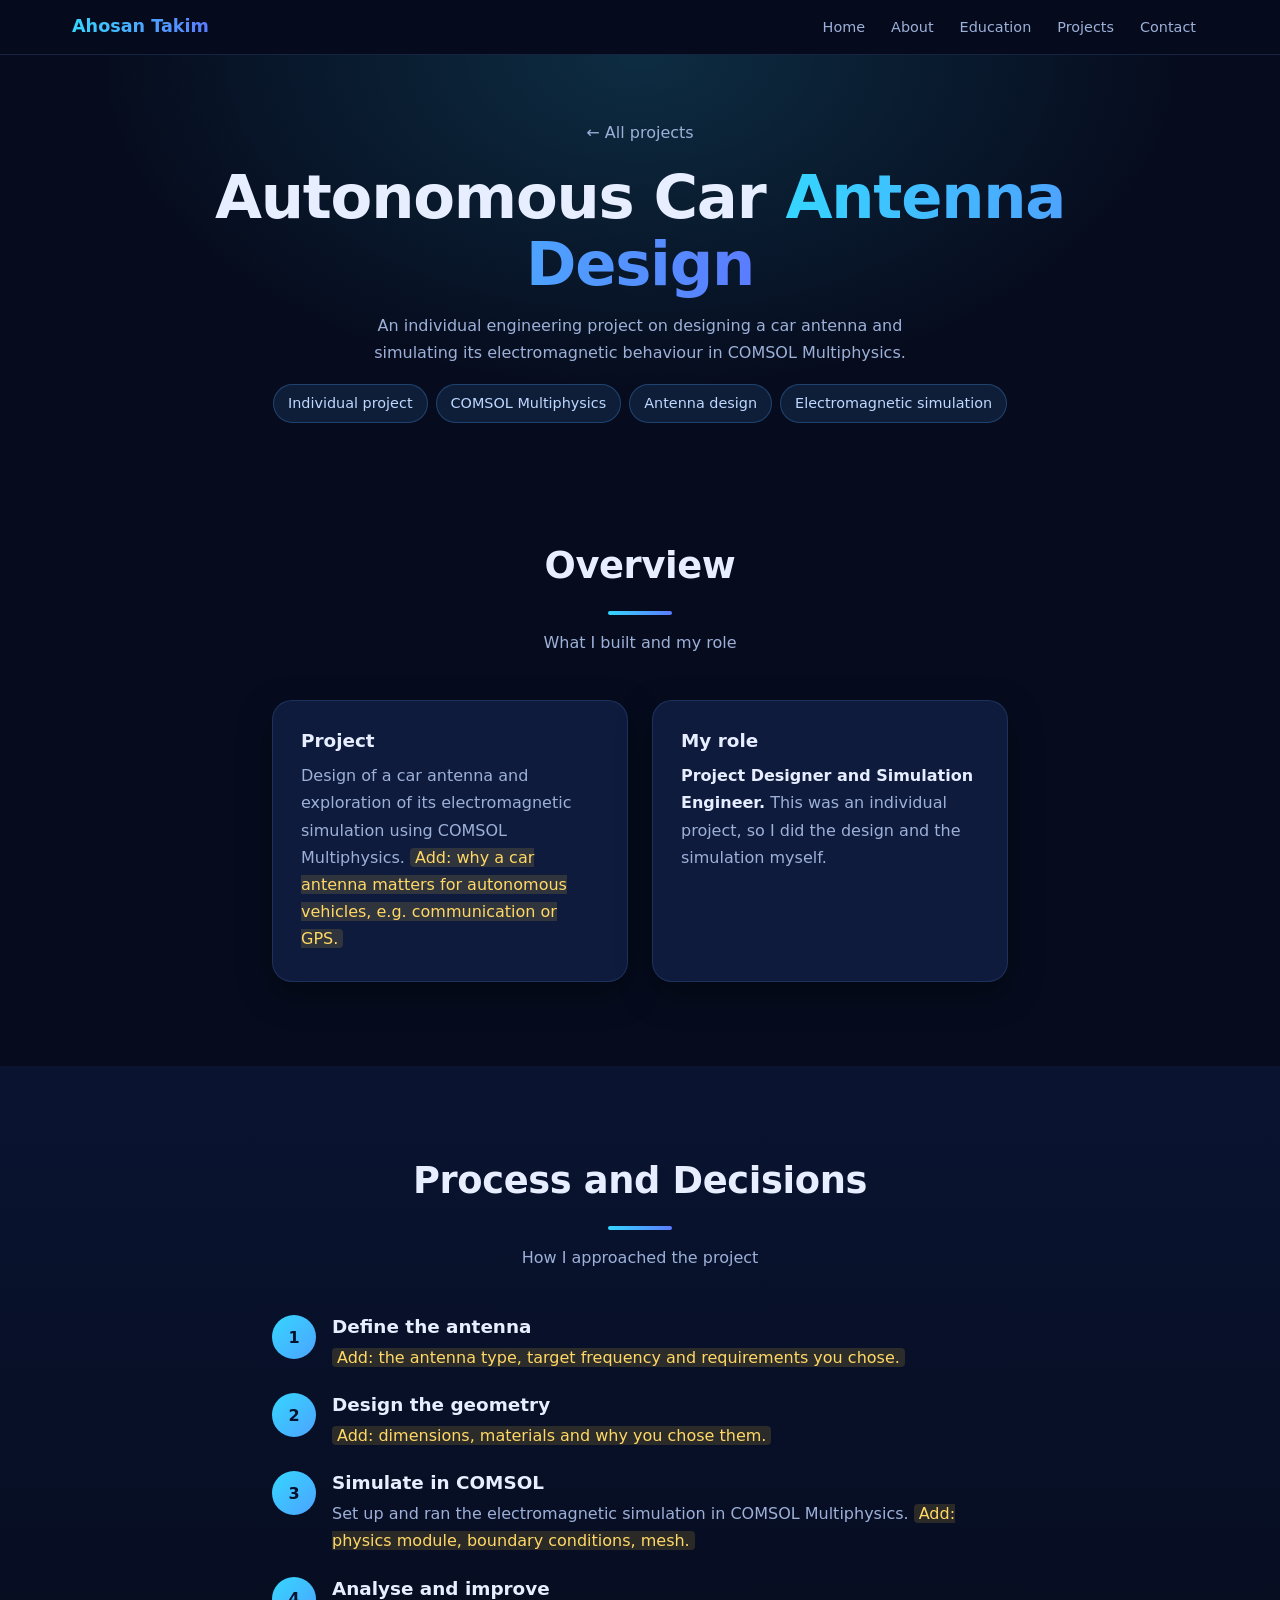
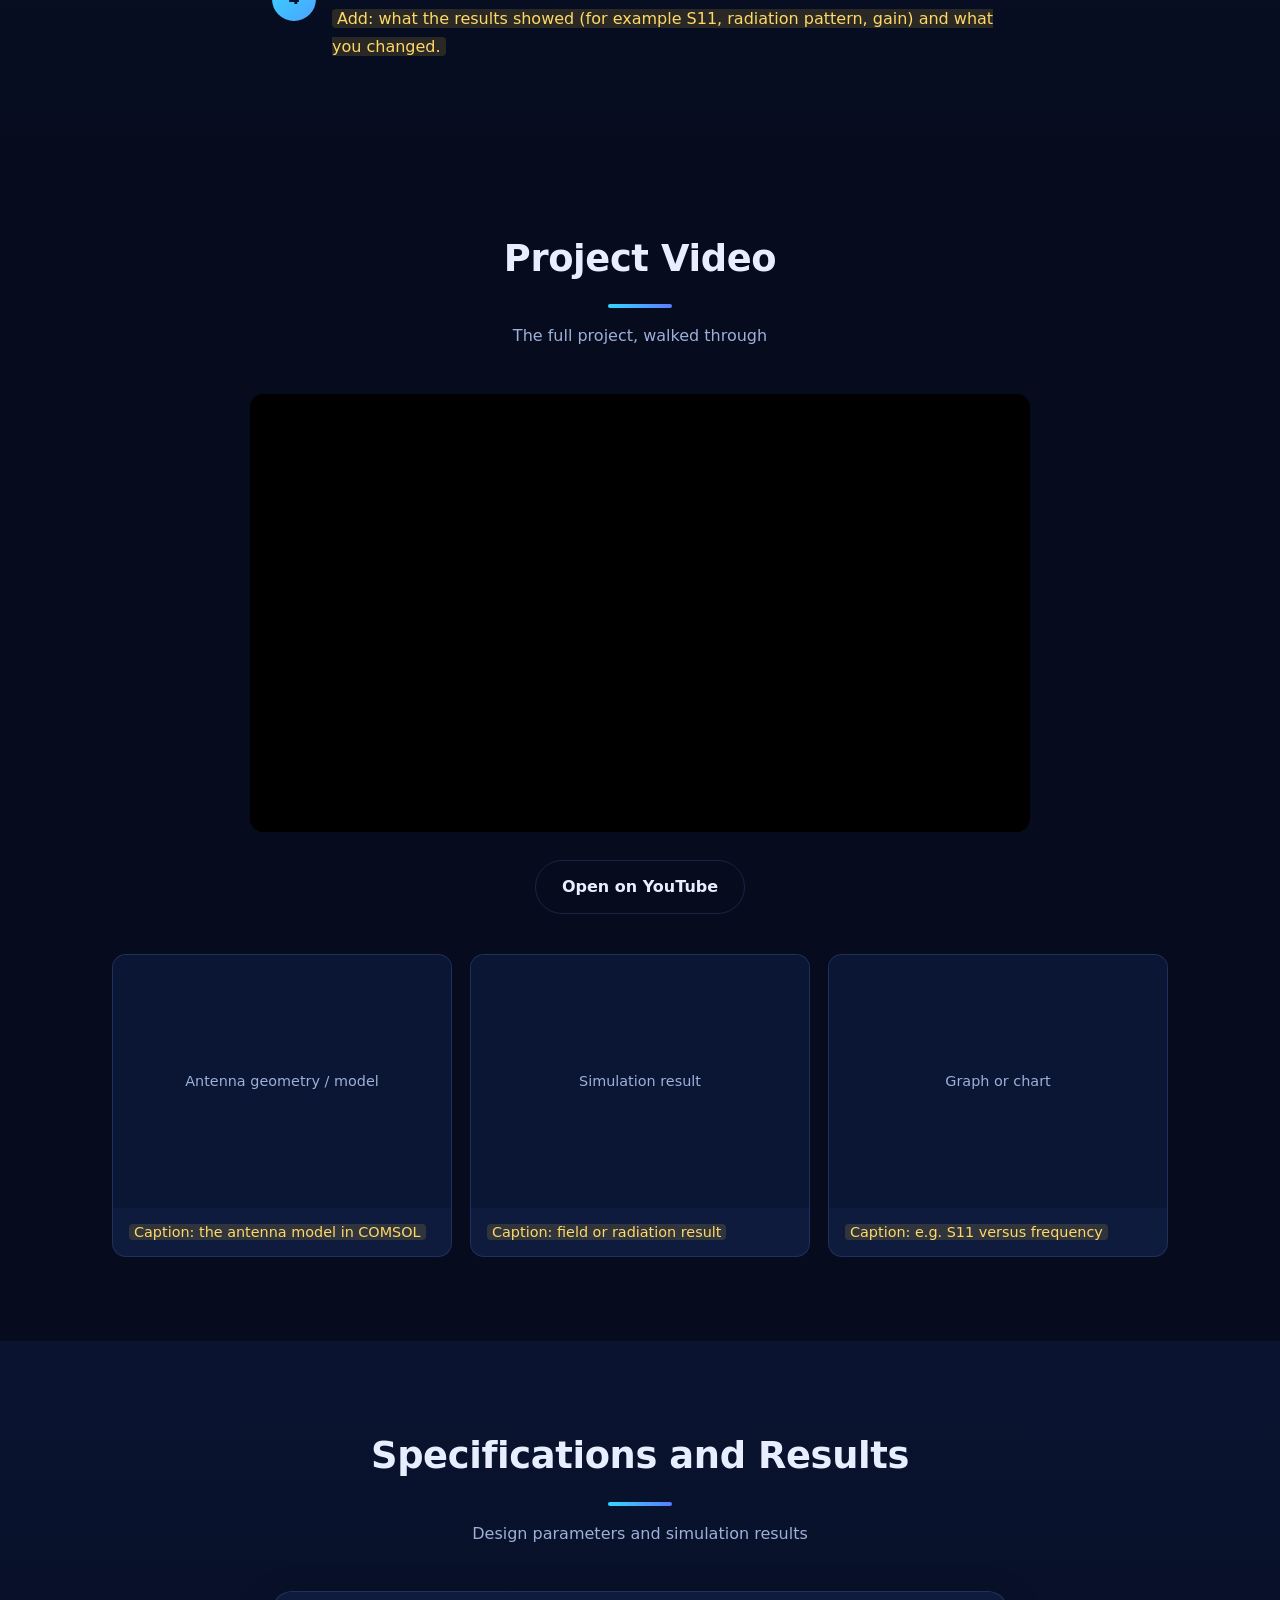
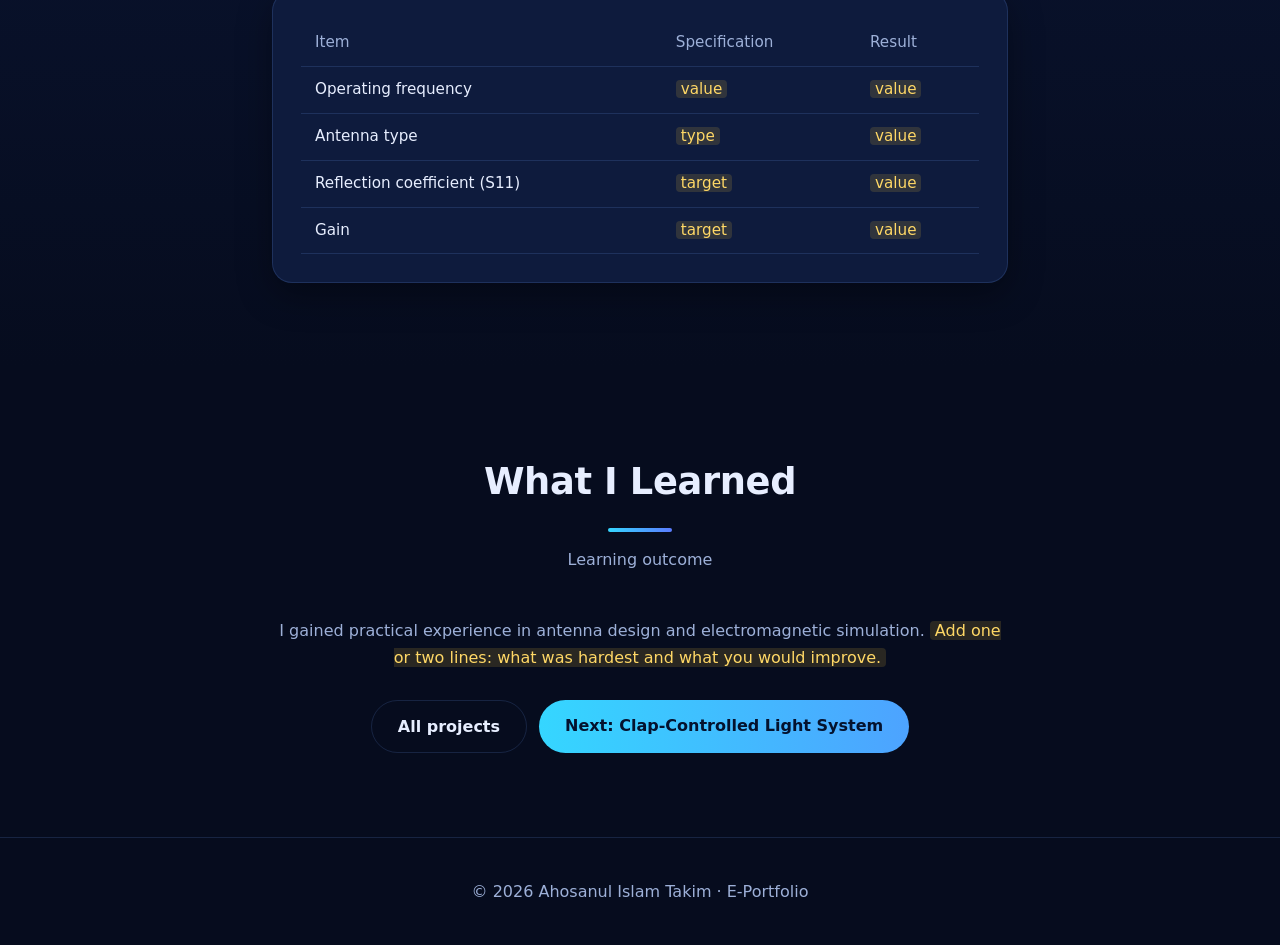
==== project-car-antenna.html @ e2f2d5e7 "Redesign e-portfolio: dark blue theme, project pages, intro video, certificates Co-Authored-By: Clau" ====
<!DOCTYPE html>
<html lang="en">
<head>
  <meta charset="UTF-8">
  <meta name="viewport" content="width=device-width, initial-scale=1">
  <title>Autonomous Car Antenna Design | Ahosanul Islam Takim</title>
  <link rel="stylesheet" href="style.css">
</head>
<body>

<header>
  <nav aria-label="Main">
    <a class="logo grad" href="index.html">Ahosan Takim</a>
    <ul>
      <li><a href="index.html#home">Home</a></li>
      <li><a href="index.html#about">About</a></li>
      <li><a href="index.html#education">Education</a></li>
      <li><a href="index.html#projects">Projects</a></li>
      <li><a href="index.html#contact">Contact</a></li>
    </ul>
  </nav>
</header>

<main>

<div class="page-head">
  <div class="wrap">
    <a class="back" href="index.html#projects">← All projects</a>
    <h1>Autonomous Car <span class="grad">Antenna Design</span></h1>
    <p>An individual engineering project on designing a car antenna and simulating its electromagnetic behaviour in COMSOL Multiphysics.</p>
    <div class="chips" style="justify-content:center;margin-top:18px"><span class="chip">Individual project</span><span class="chip">COMSOL Multiphysics</span><span class="chip">Antenna design</span><span class="chip">Electromagnetic simulation</span></div>
  </div>
</div>

<section>
  <div class="wrap narrow">
    <h2>Overview</h2>
    <p class="sub">What I built and my role</p>
    <div class="grid">
      <div class="card"><h3>Project</h3><p class="muted" style="margin-top:8px">Design of a car antenna and exploration of its electromagnetic simulation using COMSOL Multiphysics. <span class="todo">Add: why a car antenna matters for autonomous vehicles, e.g. communication or GPS.</span></p></div>
      <div class="card"><h3>My role</h3><p class="muted" style="margin-top:8px"><strong style="color:var(--text)">Project Designer and Simulation Engineer.</strong> This was an individual project, so I did the design and the simulation myself.</p></div>
    </div>
  </div>
</section>

<section class="alt">
  <div class="wrap narrow">
    <h2>Process and Decisions</h2>
    <p class="sub">How I approached the project</p>
    <div class="steps">
      <div class="step"><div class="n">1</div><div><h3>Define the antenna</h3><p><span class="todo">Add: the antenna type, target frequency and requirements you chose.</span></p></div></div>
      <div class="step"><div class="n">2</div><div><h3>Design the geometry</h3><p><span class="todo">Add: dimensions, materials and why you chose them.</span></p></div></div>
      <div class="step"><div class="n">3</div><div><h3>Simulate in COMSOL</h3><p>Set up and ran the electromagnetic simulation in COMSOL Multiphysics. <span class="todo">Add: physics module, boundary conditions, mesh.</span></p></div></div>
      <div class="step"><div class="n">4</div><div><h3>Analyse and improve</h3><p><span class="todo">Add: what the results showed (for example S11, radiation pattern, gain) and what you changed.</span></p></div></div>
    </div>
  </div>
</section>

<section>
  <div class="wrap">
    <h2>Project Video</h2>
    <p class="sub">The full project, walked through</p>
    <div class="narrow">
      <div class="video-frame">
        <iframe src="https://www.youtube.com/embed/P88P6YJMUt0" title="Autonomous car antenna design using COMSOL" allowfullscreen loading="lazy"></iframe>
      </div>
      <div class="btn-row center"><a class="btn ghost" href="https://youtu.be/P88P6YJMUt0" target="_blank" rel="noopener">Open on YouTube</a></div>
    </div>
    <div class="gallery" style="margin-top:40px">
      <figure class="figure"><div class="ph">Antenna geometry / model<img class="real" src="assets/images/antenna-1.jpg" alt="" onerror="this.remove()"></div><figcaption><span class="todo">Caption: the antenna model in COMSOL</span></figcaption></figure>
      <figure class="figure"><div class="ph">Simulation result<img class="real" src="assets/images/antenna-2.jpg" alt="" onerror="this.remove()"></div><figcaption><span class="todo">Caption: field or radiation result</span></figcaption></figure>
      <figure class="figure"><div class="ph">Graph or chart<img class="real" src="assets/images/antenna-3.jpg" alt="" onerror="this.remove()"></div><figcaption><span class="todo">Caption: e.g. S11 versus frequency</span></figcaption></figure>
    </div>
  </div>
</section>

<section class="alt">
  <div class="wrap narrow">
    <h2>Specifications and Results</h2>
    <p class="sub">Design parameters and simulation results</p>
    <div class="card table-wrap">
      <table>
        <thead><tr><th>Item</th><th>Specification</th><th>Result</th></tr></thead>
        <tbody>
          <tr><td>Operating frequency</td><td><span class="todo">value</span></td><td><span class="todo">value</span></td></tr>
          <tr><td>Antenna type</td><td><span class="todo">type</span></td><td><span class="todo">value</span></td></tr>
          <tr><td>Reflection coefficient (S11)</td><td><span class="todo">target</span></td><td><span class="todo">value</span></td></tr>
          <tr><td>Gain</td><td><span class="todo">target</span></td><td><span class="todo">value</span></td></tr>
        </tbody>
      </table>
    </div>
  </div>
</section>

<section>
  <div class="wrap narrow">
    <h2>What I Learned</h2>
    <p class="sub">Learning outcome</p>
    <p class="muted" style="text-align:center">I gained practical experience in antenna design and electromagnetic simulation. <span class="todo">Add one or two lines: what was hardest and what you would improve.</span></p>
    <div class="btn-row center">
      <a class="btn ghost" href="index.html#projects">All projects</a>
      <a class="btn" href="project-clap-light.html">Next: Clap-Controlled Light System</a>
    </div>
  </div>
</section>

</main>

<footer>© 2026 Ahosanul Islam Takim · E-Portfolio</footer>

</body>
</html>
---- style.css ----
:root {
  --bg: #060C1E;
  --bg2: #0A1431;
  --card: #0E1B3D;
  --card2: #122350;
  --line: rgba(110,160,255,.16);
  --text: #E7EEFF;
  --muted: #9DB0D8;
  --accent: #4DA3FF;
  --accent2: #5B7CFF;
  --cyan: #35D6FF;
  --radius: 20px;
}
* { box-sizing: border-box; margin: 0; padding: 0; }
html { scroll-behavior: smooth; scroll-padding-top: 76px; }
body { font-family: system-ui, -apple-system, "Segoe UI", Roboto, sans-serif; background: var(--bg); color: var(--text); line-height: 1.7; }
a { color: var(--accent); }
img { max-width: 100%; display: block; }
:focus-visible { outline: 3px solid var(--cyan); outline-offset: 3px; border-radius: 6px; }

.wrap { max-width: 1100px; margin: 0 auto; padding: 0 22px; }
.narrow { max-width: 780px; margin: 0 auto; }
section { padding: 84px 0; position: relative; }
section.alt { background: linear-gradient(180deg, var(--bg2), var(--bg)); }
h1 { font-size: clamp(2.3rem, 6vw, 3.8rem); line-height: 1.1; letter-spacing: -.02em; }
h2 { font-size: clamp(1.7rem, 3.5vw, 2.3rem); text-align: center; letter-spacing: -.01em; }
h2::after { content: ""; display: block; width: 64px; height: 4px; margin: 14px auto 0; border-radius: 4px; background: linear-gradient(90deg, var(--cyan), var(--accent2)); }
h3 { font-size: 1.15rem; line-height: 1.35; }
.sub { text-align: center; color: var(--muted); margin: 14px auto 44px; max-width: 56ch; }
.grad { background: linear-gradient(90deg, var(--cyan), var(--accent) 55%, var(--accent2)); -webkit-background-clip: text; background-clip: text; color: transparent; }
.muted { color: var(--muted); }
.todo { background: rgba(255,201,60,.14); color: #ffd866; border-radius: 4px; padding: 0 5px; }

/* Header */
header { position: sticky; top: 0; z-index: 20; background: rgba(6,12,30,.86); backdrop-filter: blur(12px); border-bottom: 1px solid var(--line); }
nav { max-width: 1180px; margin: 0 auto; padding: 12px 22px; display: flex; justify-content: space-between; align-items: center; gap: 12px; flex-wrap: wrap; }
.logo { font-weight: 800; font-size: 1.1rem; text-decoration: none; }
nav ul { display: flex; gap: 2px; list-style: none; flex-wrap: wrap; }
nav ul a { color: var(--muted); text-decoration: none; font-size: .9rem; padding: 6px 12px; border-radius: 999px; transition: color .2s, background .2s; }
nav ul a:hover { color: var(--text); background: rgba(77,163,255,.12); }

/* Buttons */
.btn { display: inline-block; padding: 12px 26px; border-radius: 999px; font-weight: 600; text-decoration: none; color: #04122e; background: linear-gradient(90deg, var(--cyan), var(--accent)); transition: transform .2s, box-shadow .2s; }
.btn:hover { transform: translateY(-3px); box-shadow: 0 10px 28px rgba(53,214,255,.3); }
.btn.ghost { background: transparent; color: var(--text); border: 1px solid var(--line); }
.btn.ghost:hover { border-color: var(--accent); box-shadow: none; }
.btn-row { display: flex; gap: 12px; flex-wrap: wrap; margin-top: 28px; }
.center { justify-content: center; }

/* Home: photo first, then name */
.hero { padding: 72px 0 64px; text-align: center; background: radial-gradient(ellipse at 50% -10%, rgba(53,214,255,.18), transparent 55%), radial-gradient(ellipse at 85% 30%, rgba(91,124,255,.16), transparent 50%); }
.avatar { width: 260px; height: 260px; border-radius: 50%; margin: 0 auto 30px; position: relative; overflow: hidden; display: grid; place-items: center; font-size: 4.4rem; font-weight: 800; background: linear-gradient(135deg, var(--cyan), var(--accent2)); color: #04122e; border: 4px solid rgba(53,214,255,.5); box-shadow: 0 0 0 12px rgba(77,163,255,.1), 0 0 80px rgba(53,214,255,.25); }
.avatar img { position: absolute; inset: 0; width: 100%; height: 100%; object-fit: cover; }
.hero .role { margin-top: 16px; font-size: 1.25rem; color: var(--muted); }
.hero .place { margin-top: 4px; color: var(--muted); font-size: 1rem; }

/* About */
.about-text p { font-size: 1.1rem; }
.about-text p + p { margin-top: 1em; color: var(--muted); }
.facts { display: grid; grid-template-columns: repeat(auto-fit, minmax(190px, 1fr)); gap: 16px; margin-top: 40px; }
.fact { background: var(--card); border: 1px solid var(--line); border-radius: 16px; padding: 20px; text-align: center; }
.fact strong { display: block; font-size: 1.8rem; line-height: 1.2; }
.fact span { color: var(--muted); font-size: .9rem; }

/* Cards */
.card { background: var(--card); border: 1px solid var(--line); border-radius: var(--radius); padding: 28px; box-shadow: 0 12px 34px rgba(0,0,0,.35); }
.grid { display: grid; grid-template-columns: repeat(auto-fit, minmax(300px, 1fr)); gap: 24px; }

/* Intro video */
.intro-card { display: grid; grid-template-columns: 1fr 320px; gap: 44px; align-items: center; background: var(--card); border: 1px solid var(--line); border-radius: 26px; padding: 42px; box-shadow: 0 18px 54px rgba(0,0,0,.45); position: relative; overflow: hidden; }
.intro-card::before { content: ""; position: absolute; width: 400px; height: 400px; right: -130px; top: -130px; background: radial-gradient(circle, rgba(53,214,255,.2), transparent 65%); pointer-events: none; }
.intro-card h3 { font-size: clamp(1.6rem, 3.4vw, 2.2rem); }
.intro-card p { margin-top: 14px; color: var(--muted); max-width: 42ch; }
.badge { display: inline-block; margin-top: 22px; padding: 6px 16px; border-radius: 999px; font-size: .9rem; background: rgba(53,214,255,.12); color: var(--cyan); border: 1px solid rgba(53,214,255,.3); }
.phone { position: relative; width: 100%; max-width: 320px; justify-self: center; aspect-ratio: 9 / 16; border-radius: 26px; overflow: hidden; background: #000; border: 1px solid rgba(255,255,255,.14); box-shadow: 0 0 0 6px rgba(77,163,255,.14), 0 20px 50px rgba(0,0,0,.6); }
.phone video { width: 100%; height: 100%; display: block; object-fit: cover; }

/* Logo box (falls back to initials when the image is missing) */
.logo-box { flex: none; width: 68px; height: 68px; border-radius: 16px; background: var(--card2); border: 1px solid var(--line); display: grid; place-items: center; font-weight: 800; font-size: 1rem; color: var(--accent); position: relative; overflow: hidden; text-align: center; line-height: 1.1; }
.logo-box img { position: absolute; inset: 0; width: 100%; height: 100%; object-fit: contain; padding: 8px; background: #fff; }
.logo-box.big { width: 120px; height: 120px; font-size: 1.4rem; border-radius: 22px; }

/* Education / experience rows */
.rows { display: grid; gap: 20px; }
.row { display: flex; gap: 22px; align-items: center; background: var(--card); border: 1px solid var(--line); border-radius: var(--radius); padding: 22px 26px; }
.row .when { color: var(--cyan); font-size: .9rem; font-weight: 600; }
.row h3 { margin-top: 2px; }
.row p { color: var(--muted); }
.row .gpa { margin-top: 6px; display: inline-block; font-size: .85rem; padding: 3px 12px; border-radius: 999px; background: rgba(77,163,255,.12); border: 1px solid rgba(77,163,255,.3); color: var(--accent); }
.row ul { margin-top: 8px; padding-left: 18px; color: var(--muted); }
.row ul li + li { margin-top: 4px; }

/* Skills */
.skill-group h3 { margin-bottom: 16px; }
.chips { display: flex; flex-wrap: wrap; gap: 8px; }
.chip { font-size: .9rem; padding: 6px 14px; border-radius: 999px; background: rgba(77,163,255,.12); color: #BFD8FF; border: 1px solid rgba(77,163,255,.28); }

/* Brands */
.brands { display: grid; grid-template-columns: repeat(auto-fit, minmax(280px, 1fr)); gap: 24px; }
.brand { background: var(--card); border: 1px solid var(--line); border-radius: var(--radius); padding: 30px; text-align: center; display: flex; flex-direction: column; align-items: center; gap: 14px; transition: transform .25s, border-color .25s; }
.brand:hover { transform: translateY(-5px); border-color: var(--accent); }
.brand p { color: var(--muted); font-size: .95rem; }

/* Projects */
.project-card { background: var(--card); border: 1px solid var(--line); border-radius: var(--radius); overflow: hidden; text-decoration: none; color: var(--text); display: flex; flex-direction: column; transition: transform .25s, border-color .25s, box-shadow .25s; }
.project-card:hover { transform: translateY(-6px); border-color: var(--accent); box-shadow: 0 16px 40px rgba(53,214,255,.18); }
.thumb { aspect-ratio: 16 / 9; background: linear-gradient(135deg, #10285a, #1b2f78); display: grid; place-items: center; color: var(--muted); font-size: .95rem; position: relative; overflow: hidden; }
.thumb img { position: absolute; inset: 0; width: 100%; height: 100%; object-fit: cover; }
.project-card .info { padding: 20px 24px 26px; }
.project-card p { color: var(--muted); font-size: .95rem; margin-top: 6px; }
.project-card .chips { margin-top: 14px; }
.more { border: 1.5px dashed var(--line); background: transparent; justify-content: center; align-items: center; text-align: center; padding: 34px; color: var(--muted); }

/* Video frames: every video is 16:9 */
.video-frame { position: relative; width: 100%; aspect-ratio: 16 / 9; background: #000; border-radius: 14px; overflow: hidden; }
.video-frame iframe, .video-frame video { position: absolute; inset: 0; width: 100%; height: 100%; border: 0; object-fit: contain; background: #000; }

/* Certifications / activities */
.mini { display: grid; grid-template-columns: repeat(auto-fit, minmax(280px, 1fr)); gap: 20px; }
.mini .card { padding: 22px 24px; }
.mini .card .when { color: var(--cyan); font-size: .88rem; font-weight: 600; }
.mini .card p { color: var(--muted); font-size: .95rem; margin-top: 4px; }
.split { display: grid; grid-template-columns: 1fr 1fr; gap: 40px; align-items: start; }
.split h2 { text-align: left; margin-bottom: 28px; }
.split h2::after { margin-left: 0; }
.lang { display: flex; justify-content: space-between; padding: 14px 0; border-bottom: 1px solid var(--line); }

/* Contact */
.contact-grid { display: grid; grid-template-columns: repeat(auto-fit, minmax(240px, 1fr)); gap: 20px; }
.contact-grid .card { padding: 24px; }
.contact-grid h3 { color: var(--muted); font-weight: 500; font-size: .9rem; }
.contact-grid p { margin-top: 6px; font-size: 1.05rem; word-break: break-word; }

/* Project page */
.page-head { padding: 64px 0 28px; text-align: center; background: radial-gradient(ellipse at 50% 0%, rgba(53,214,255,.16), transparent 60%); }
.page-head p { color: var(--muted); max-width: 60ch; margin: 14px auto 0; }
.back { display: inline-block; margin-bottom: 18px; color: var(--muted); text-decoration: none; }
.back:hover { color: var(--text); }
.steps { display: grid; gap: 22px; }
.step { display: grid; grid-template-columns: 44px 1fr; gap: 16px; }
.step .n { width: 44px; height: 44px; border-radius: 50%; display: grid; place-items: center; font-weight: 700; color: #04122e; background: linear-gradient(135deg, var(--cyan), var(--accent)); }
.step p { color: var(--muted); margin-top: 4px; }
.gallery { display: grid; grid-template-columns: repeat(auto-fit, minmax(260px, 1fr)); gap: 18px; }
.figure { background: var(--card); border: 1px solid var(--line); border-radius: 14px; overflow: hidden; }
.figure .ph { aspect-ratio: 4 / 3; background: #0A1634; display: grid; place-items: center; color: var(--muted); font-size: .9rem; text-align: center; padding: 14px; position: relative; }
.figure img.real { position: absolute; inset: 0; width: 100%; height: 100%; object-fit: cover; }
.figure figcaption { padding: 12px 16px; font-size: .9rem; color: var(--muted); }
table { width: 100%; border-collapse: collapse; font-size: .95rem; }
th, td { text-align: left; padding: 10px 14px; border-bottom: 1px solid var(--line); }
th { color: var(--muted); font-weight: 500; }
.table-wrap { overflow-x: auto; }

footer { text-align: center; padding: 40px 20px; color: var(--muted); border-top: 1px solid var(--line); }

@media (max-width: 800px) {
  section { padding: 56px 0; }
  .hero { padding: 48px 0 44px; }
  .avatar { width: 210px; height: 210px; font-size: 3.4rem; }
  .intro-card { grid-template-columns: 1fr; padding: 28px 18px; text-align: center; }
  .intro-card p { margin-left: auto; margin-right: auto; }
  .row { flex-direction: column; align-items: flex-start; }
  .split { grid-template-columns: 1fr; gap: 56px; }
  .split h2 { text-align: center; }
  .split h2::after { margin-left: auto; }
  nav ul a { padding: 5px 9px; font-size: .85rem; }
}
@media (prefers-reduced-motion: reduce) { html { scroll-behavior: auto; } * { transition: none !important; } }
.projects-grid { grid-template-columns: repeat(auto-fill, minmax(320px, 1fr)); }

/* Certificates */
.certs { display: grid; grid-template-columns: repeat(auto-fill, minmax(300px, 1fr)); gap: 24px; }
.cert { background: var(--card); border: 1px solid var(--line); border-radius: var(--radius); overflow: hidden; text-decoration: none; color: var(--text); transition: transform .25s, border-color .25s; display: flex; flex-direction: column; }
.cert:hover { transform: translateY(-5px); border-color: var(--accent); }
.cert img { width: 100%; aspect-ratio: 4 / 3; object-fit: cover; object-position: top; background: #fff; }
.cert div { padding: 16px 20px 20px; }
.cert p { color: var(--muted); font-size: .92rem; margin-top: 4px; }
@media (max-width: 800px) { .narrow[style*="grid-template-columns"] { grid-template-columns: 1fr !important; text-align: center; } }
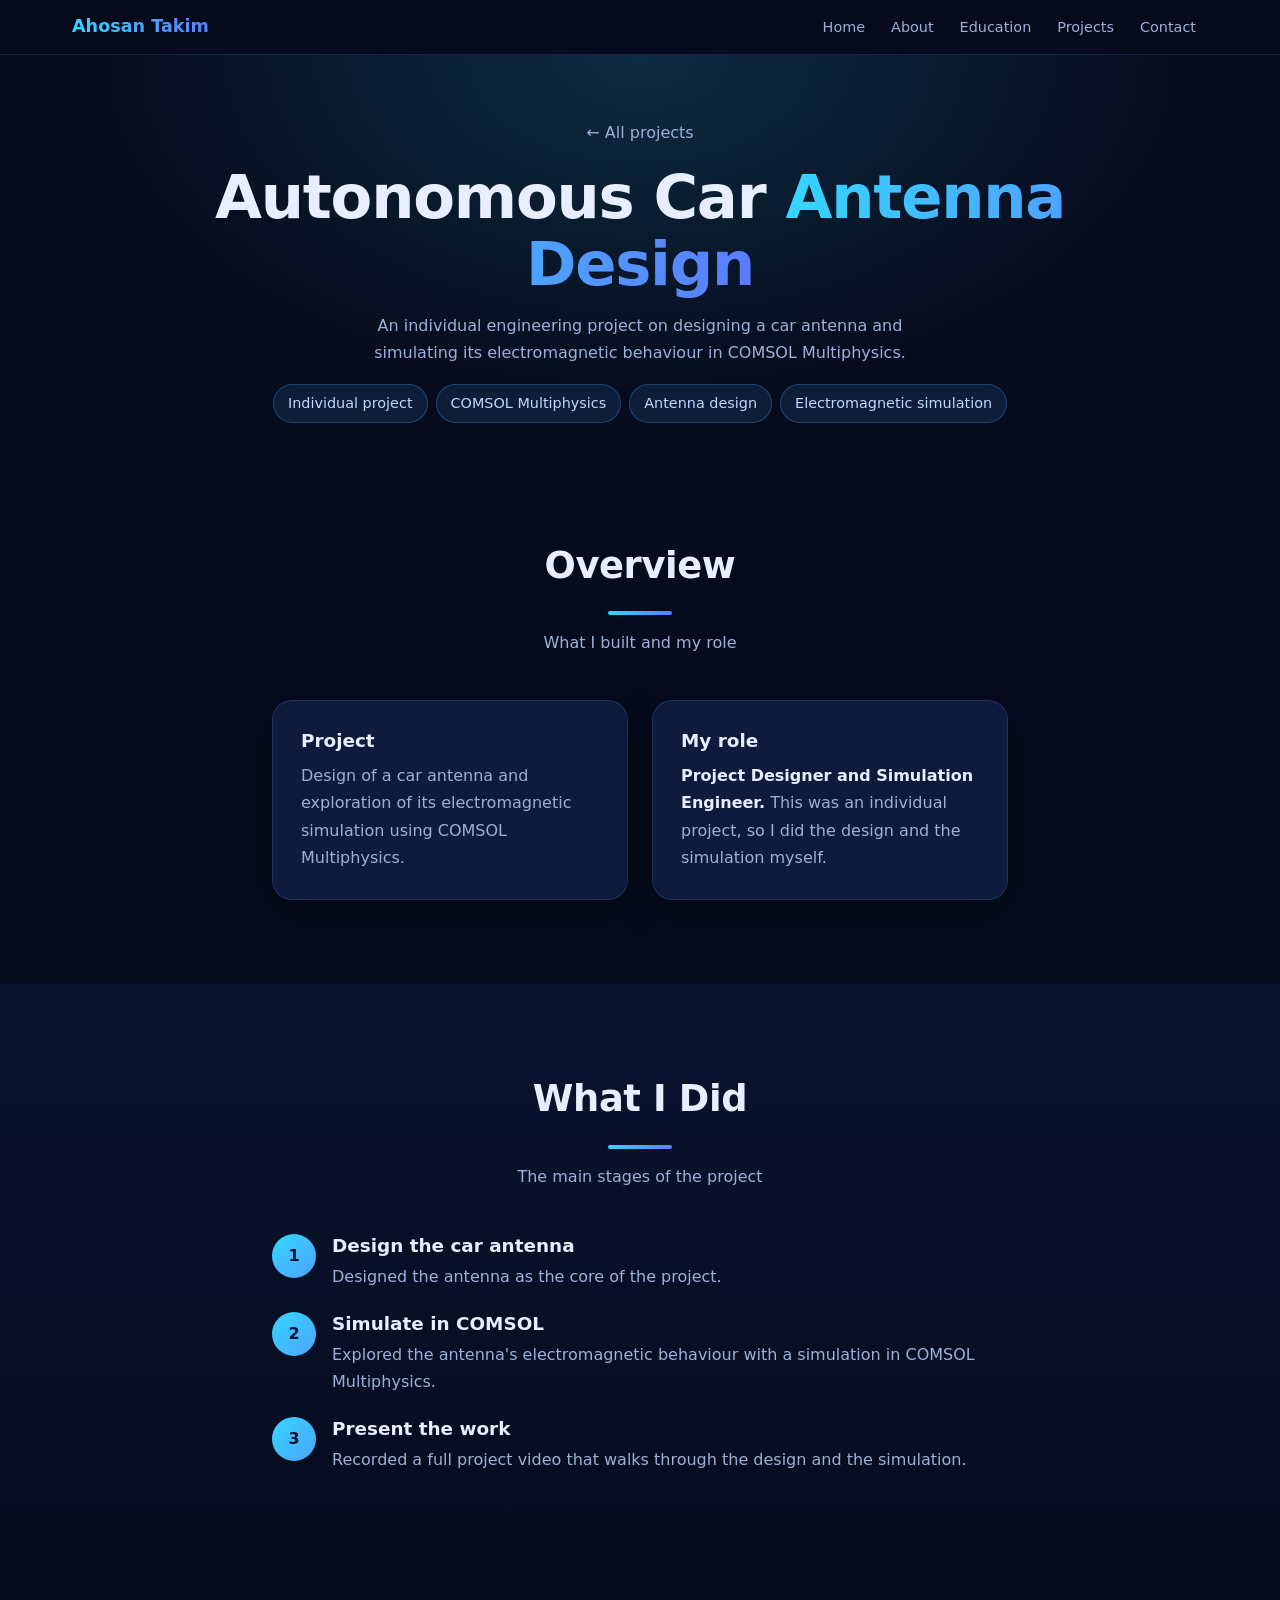
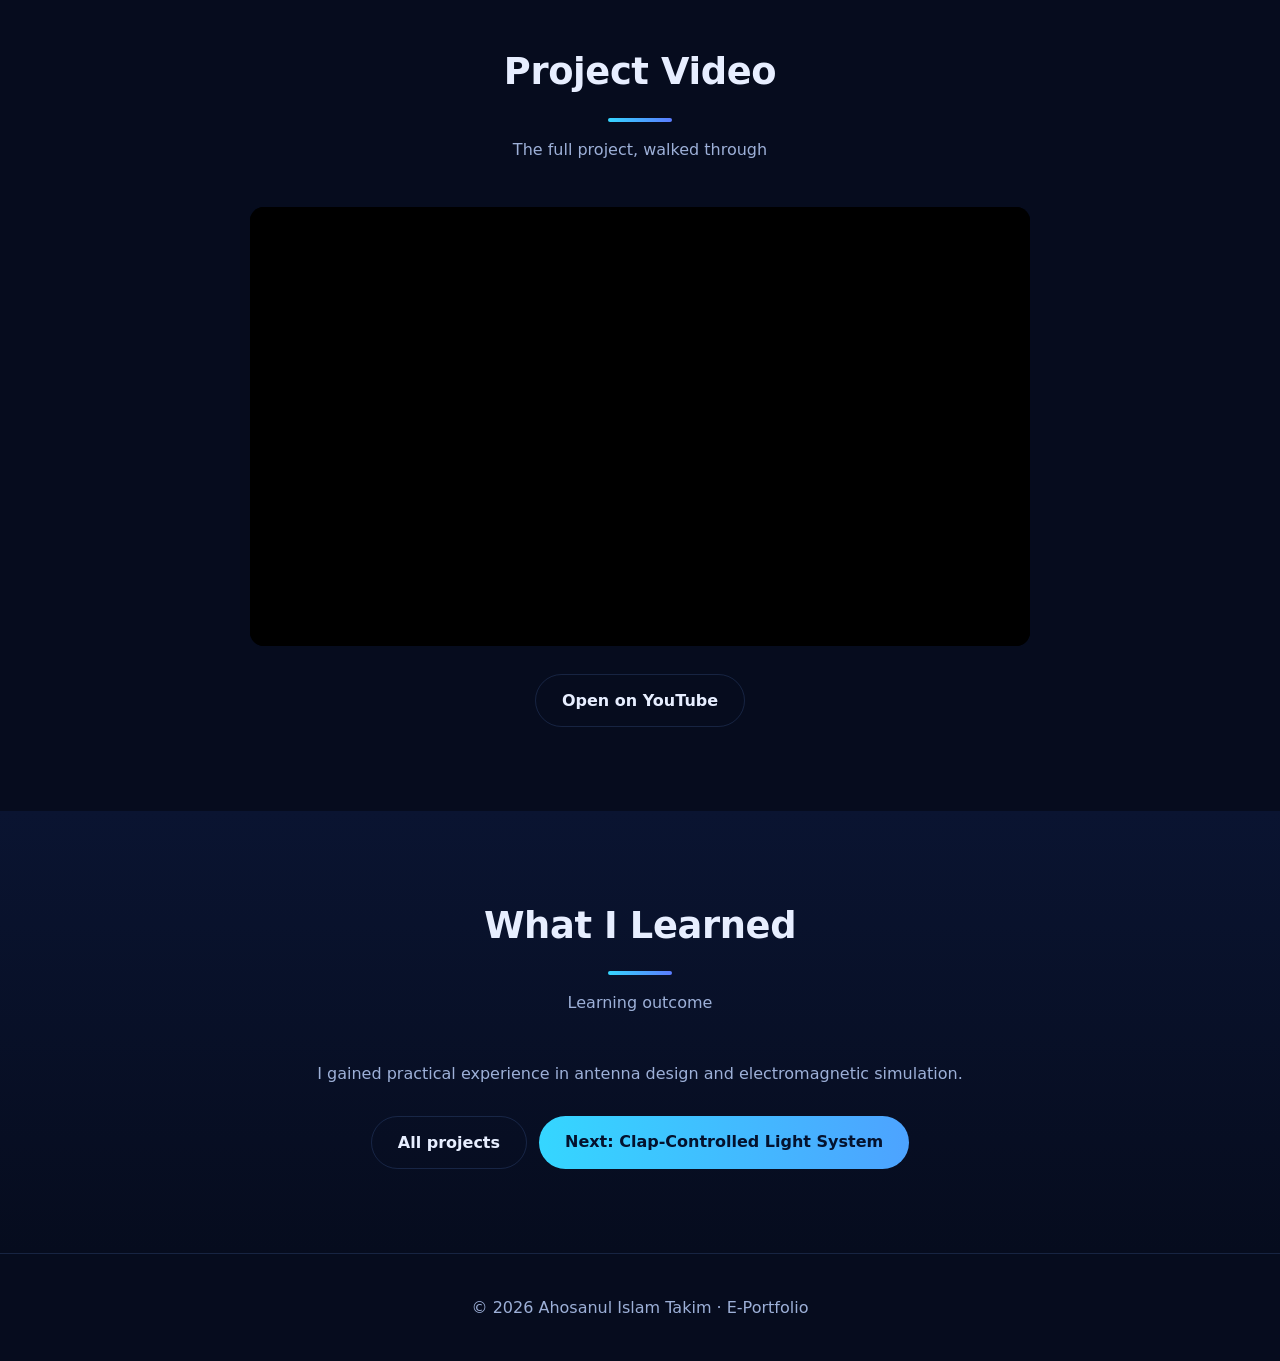
==== commit bd72005c: "Remove placeholder text from project pages Co-Authored-By: Claude Sonnet 5.5 <noreply@anthropic.com>" ====
--- a/project-car-antenna.html
+++ b/project-car-antenna.html
@@ -37,7 +37,7 @@
     <h2>Overview</h2>
     <p class="sub">What I built and my role</p>
     <div class="grid">
-      <div class="card"><h3>Project</h3><p class="muted" style="margin-top:8px">Design of a car antenna and exploration of its electromagnetic simulation using COMSOL Multiphysics. <span class="todo">Add: why a car antenna matters for autonomous vehicles, e.g. communication or GPS.</span></p></div>
+      <div class="card"><h3>Project</h3><p class="muted" style="margin-top:8px">Design of a car antenna and exploration of its electromagnetic simulation using COMSOL Multiphysics.</p></div>
       <div class="card"><h3>My role</h3><p class="muted" style="margin-top:8px"><strong style="color:var(--text)">Project Designer and Simulation Engineer.</strong> This was an individual project, so I did the design and the simulation myself.</p></div>
     </div>
   </div>
@@ -45,13 +45,12 @@
 
 <section class="alt">
   <div class="wrap narrow">
-    <h2>Process and Decisions</h2>
-    <p class="sub">How I approached the project</p>
+    <h2>What I Did</h2>
+    <p class="sub">The main stages of the project</p>
     <div class="steps">
-      <div class="step"><div class="n">1</div><div><h3>Define the antenna</h3><p><span class="todo">Add: the antenna type, target frequency and requirements you chose.</span></p></div></div>
-      <div class="step"><div class="n">2</div><div><h3>Design the geometry</h3><p><span class="todo">Add: dimensions, materials and why you chose them.</span></p></div></div>
-      <div class="step"><div class="n">3</div><div><h3>Simulate in COMSOL</h3><p>Set up and ran the electromagnetic simulation in COMSOL Multiphysics. <span class="todo">Add: physics module, boundary conditions, mesh.</span></p></div></div>
-      <div class="step"><div class="n">4</div><div><h3>Analyse and improve</h3><p><span class="todo">Add: what the results showed (for example S11, radiation pattern, gain) and what you changed.</span></p></div></div>
+      <div class="step"><div class="n">1</div><div><h3>Design the car antenna</h3><p>Designed the antenna as the core of the project.</p></div></div>
+      <div class="step"><div class="n">2</div><div><h3>Simulate in COMSOL</h3><p>Explored the antenna's electromagnetic behaviour with a simulation in COMSOL Multiphysics.</p></div></div>
+      <div class="step"><div class="n">3</div><div><h3>Present the work</h3><p>Recorded a full project video that walks through the design and the simulation.</p></div></div>
     </div>
   </div>
 </section>
@@ -66,37 +65,14 @@
       </div>
       <div class="btn-row center"><a class="btn ghost" href="https://youtu.be/P88P6YJMUt0" target="_blank" rel="noopener">Open on YouTube</a></div>
     </div>
-    <div class="gallery" style="margin-top:40px">
-      <figure class="figure"><div class="ph">Antenna geometry / model<img class="real" src="assets/images/antenna-1.jpg" alt="" onerror="this.remove()"></div><figcaption><span class="todo">Caption: the antenna model in COMSOL</span></figcaption></figure>
-      <figure class="figure"><div class="ph">Simulation result<img class="real" src="assets/images/antenna-2.jpg" alt="" onerror="this.remove()"></div><figcaption><span class="todo">Caption: field or radiation result</span></figcaption></figure>
-      <figure class="figure"><div class="ph">Graph or chart<img class="real" src="assets/images/antenna-3.jpg" alt="" onerror="this.remove()"></div><figcaption><span class="todo">Caption: e.g. S11 versus frequency</span></figcaption></figure>
-    </div>
   </div>
 </section>
 
 <section class="alt">
   <div class="wrap narrow">
-    <h2>Specifications and Results</h2>
-    <p class="sub">Design parameters and simulation results</p>
-    <div class="card table-wrap">
-      <table>
-        <thead><tr><th>Item</th><th>Specification</th><th>Result</th></tr></thead>
-        <tbody>
-          <tr><td>Operating frequency</td><td><span class="todo">value</span></td><td><span class="todo">value</span></td></tr>
-          <tr><td>Antenna type</td><td><span class="todo">type</span></td><td><span class="todo">value</span></td></tr>
-          <tr><td>Reflection coefficient (S11)</td><td><span class="todo">target</span></td><td><span class="todo">value</span></td></tr>
-          <tr><td>Gain</td><td><span class="todo">target</span></td><td><span class="todo">value</span></td></tr>
-        </tbody>
-      </table>
-    </div>
-  </div>
-</section>
-
-<section>
-  <div class="wrap narrow">
     <h2>What I Learned</h2>
     <p class="sub">Learning outcome</p>
-    <p class="muted" style="text-align:center">I gained practical experience in antenna design and electromagnetic simulation. <span class="todo">Add one or two lines: what was hardest and what you would improve.</span></p>
+    <p class="muted" style="text-align:center">I gained practical experience in antenna design and electromagnetic simulation.</p>
     <div class="btn-row center">
       <a class="btn ghost" href="index.html#projects">All projects</a>
       <a class="btn" href="project-clap-light.html">Next: Clap-Controlled Light System</a>
--- a/style.css
+++ b/style.css
@@ -175,3 +175,15 @@
 .cert div { padding: 16px 20px 20px; }
 .cert p { color: var(--muted); font-size: .92rem; margin-top: 4px; }
 @media (max-width: 800px) { .narrow[style*="grid-template-columns"] { grid-template-columns: 1fr !important; text-align: center; } }
+
+/* Languages box (About) */
+.lang-box { max-width: 420px; margin: 40px auto 0; background: var(--card); border: 1px solid var(--line); border-radius: var(--radius); padding: 22px 28px 12px; box-shadow: 0 12px 34px rgba(0,0,0,.35); }
+.lang-box h3 { text-align: center; margin-bottom: 6px; }
+
+/* Mobile: keep the sticky menu to one swipeable line */
+@media (max-width: 800px) {
+  nav { flex-wrap: nowrap; flex-direction: column; align-items: flex-start; gap: 4px; padding: 10px 16px; }
+  nav ul { flex-wrap: nowrap; overflow-x: auto; max-width: 100%; width: 100%; scrollbar-width: none; }
+  nav ul::-webkit-scrollbar { display: none; }
+  nav ul a { white-space: nowrap; }
+}
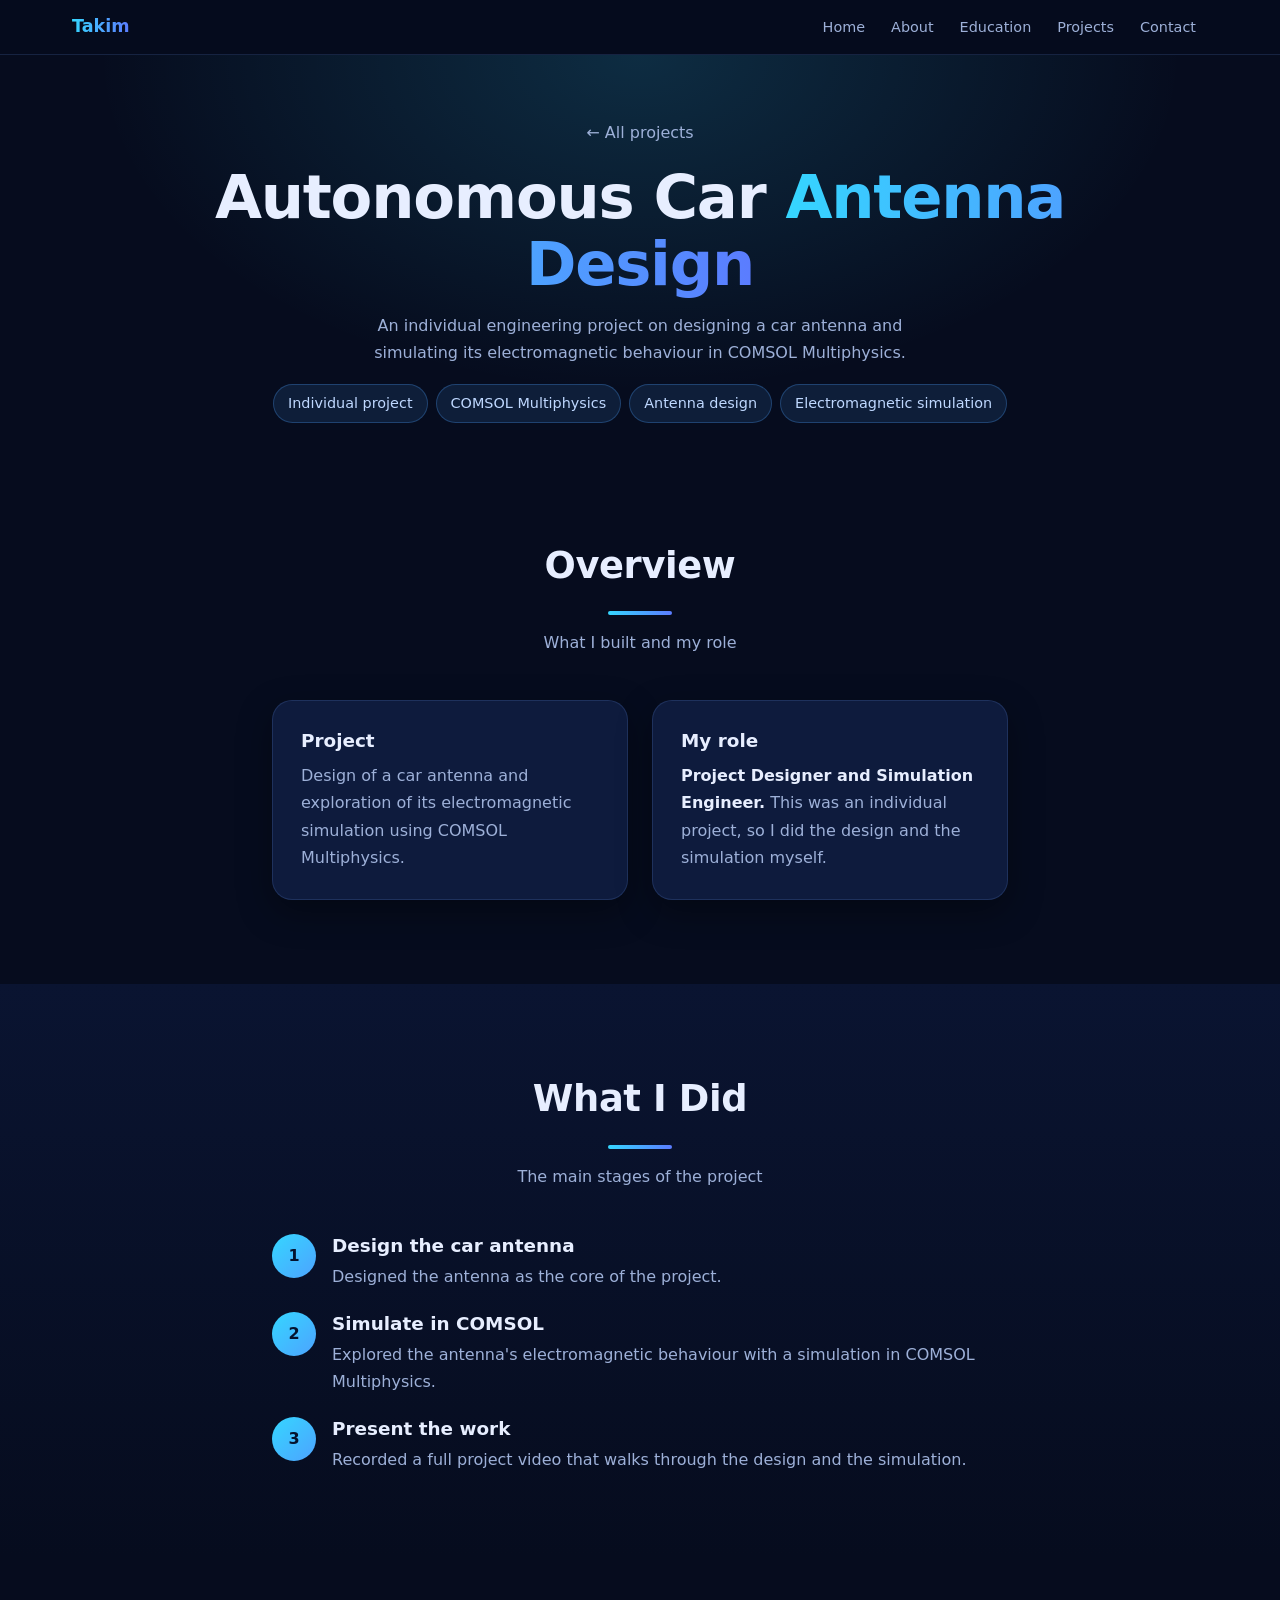
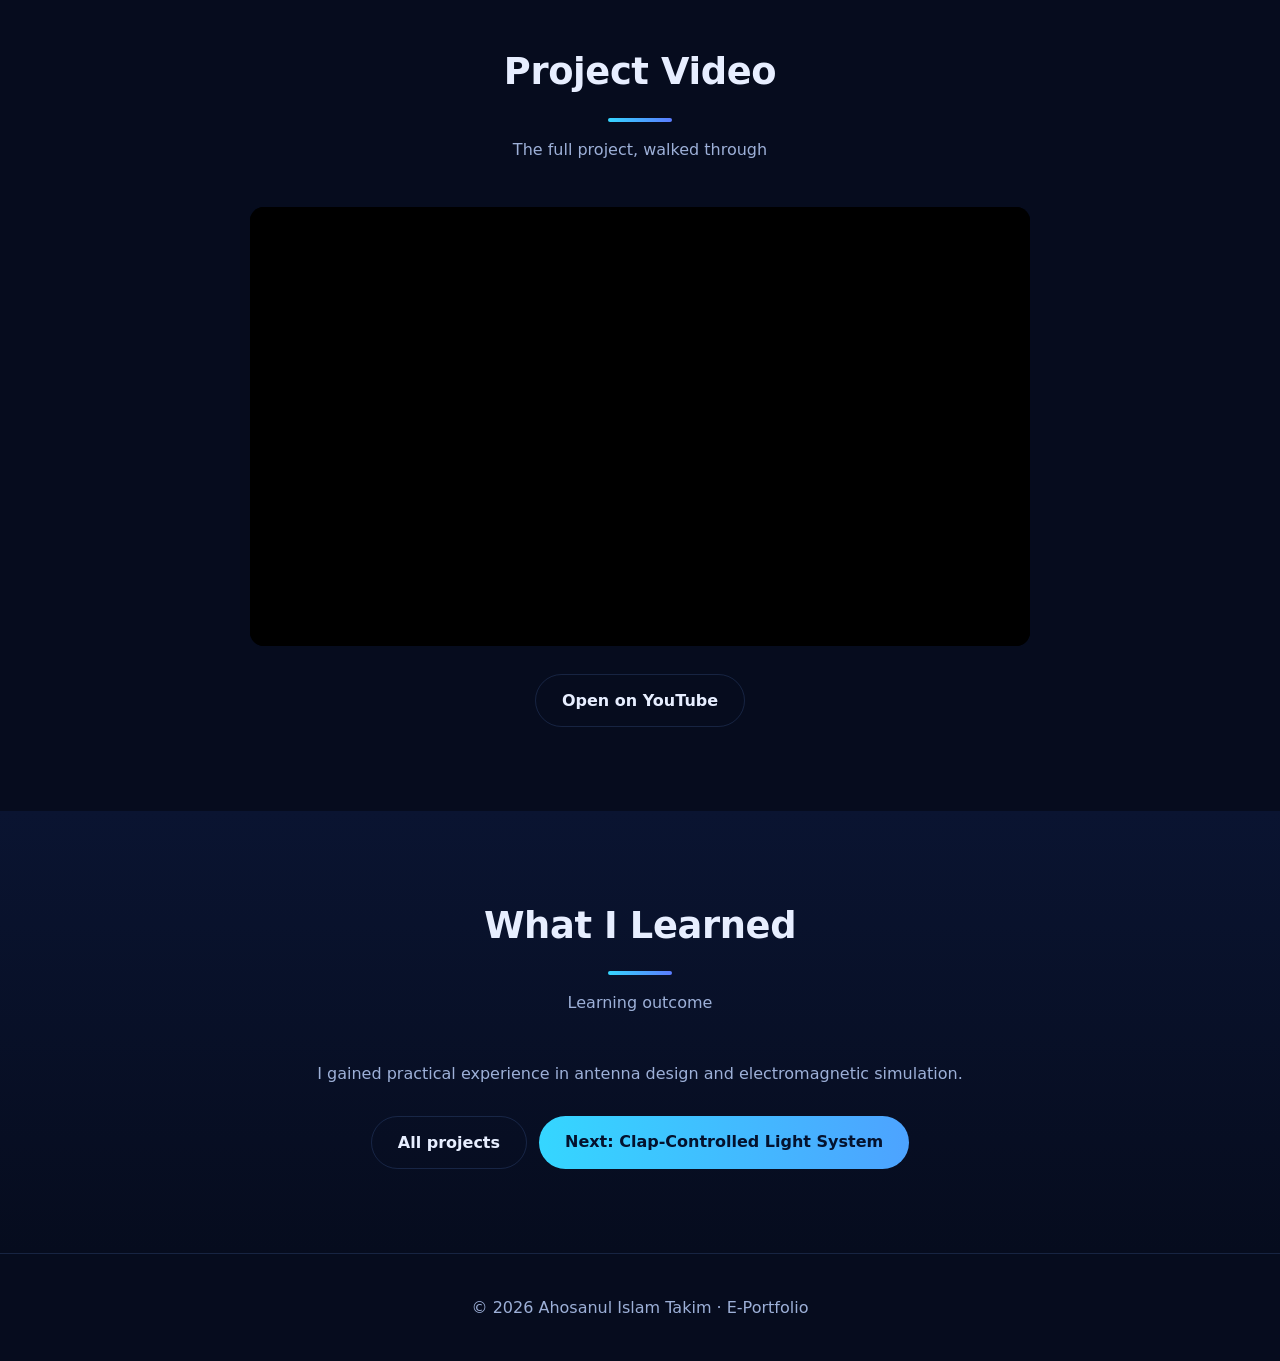
==== commit 2323d46a: "Menu logo: Takim Co-Authored-By: Claude Sonnet 5.5 <noreply@anthropic.com> Claude-Session: https://c" ====
--- a/project-car-antenna.html
+++ b/project-car-antenna.html
@@ -10,7 +10,7 @@
 
 <header>
   <nav aria-label="Main">
-    <a class="logo grad" href="index.html">Ahosan Takim</a>
+    <a class="logo grad" href="index.html">Takim</a>
     <ul>
       <li><a href="index.html#home">Home</a></li>
       <li><a href="index.html#about">About</a></li>
